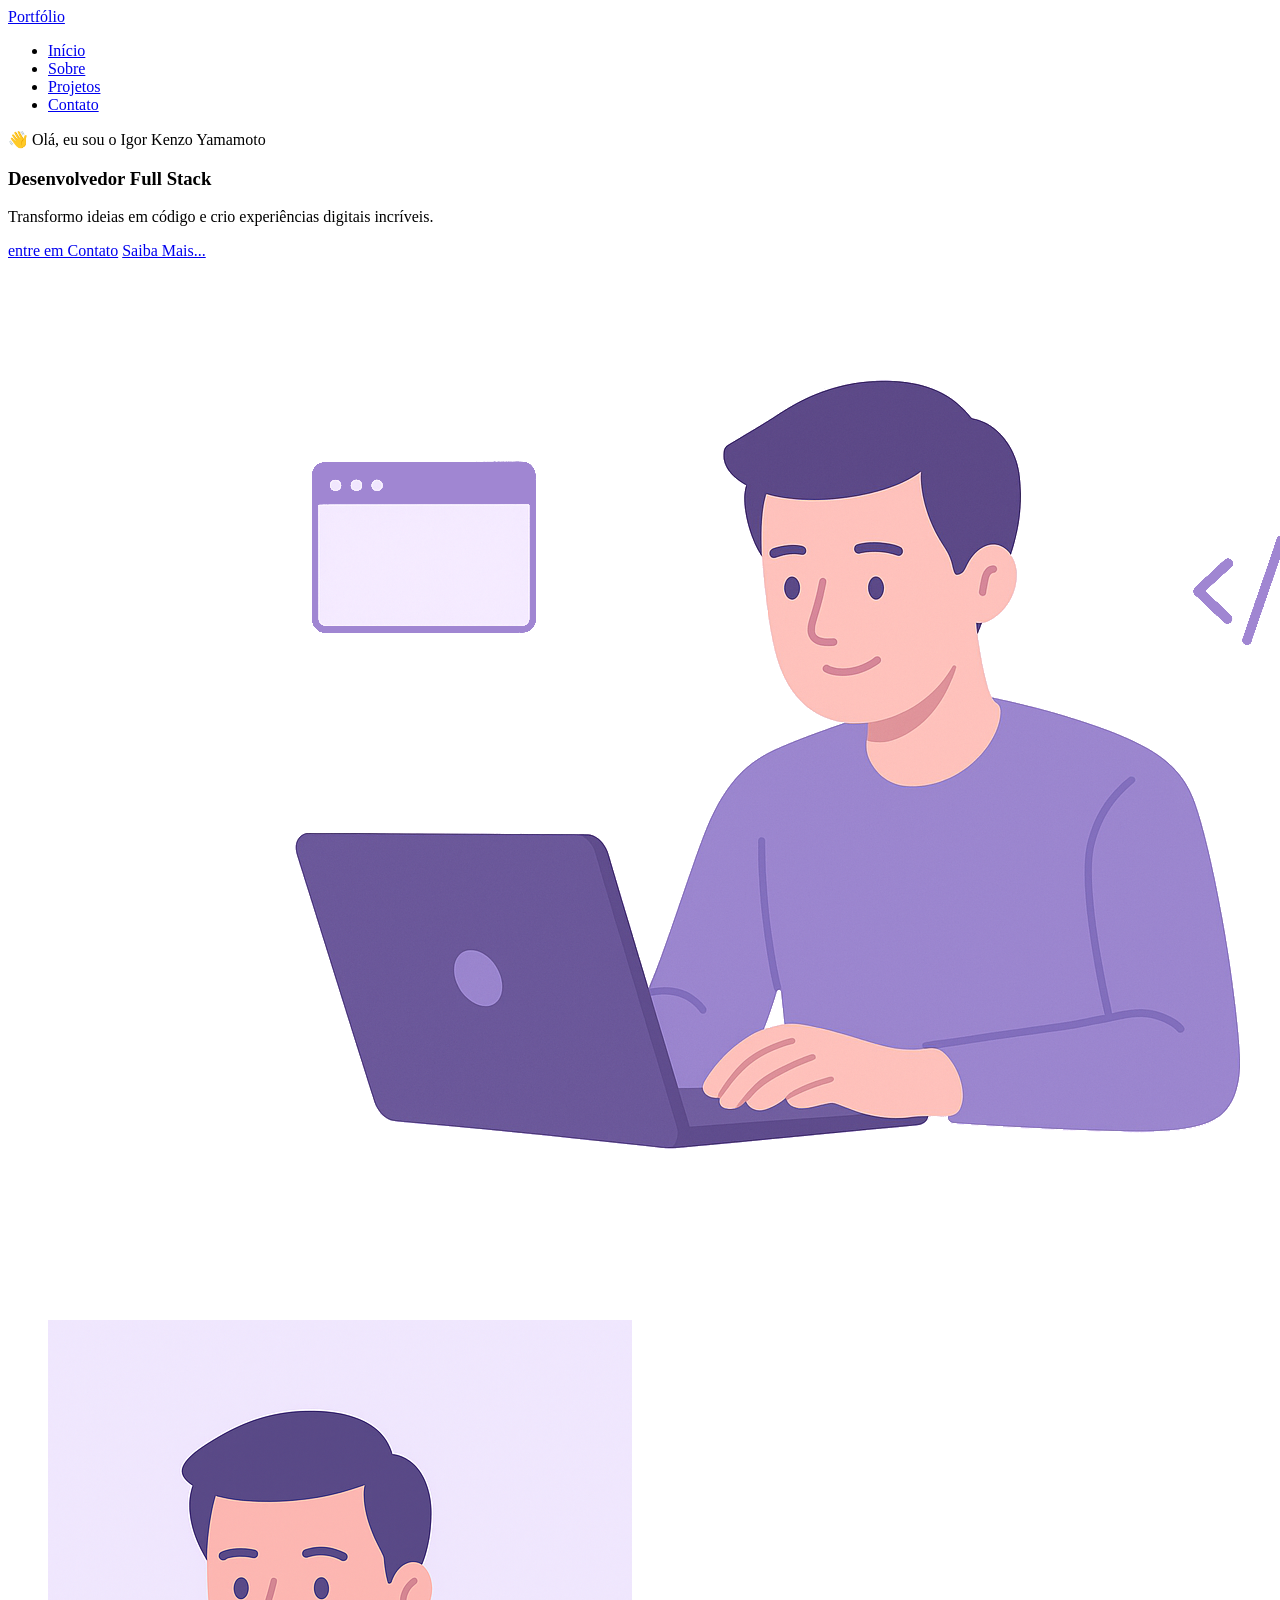
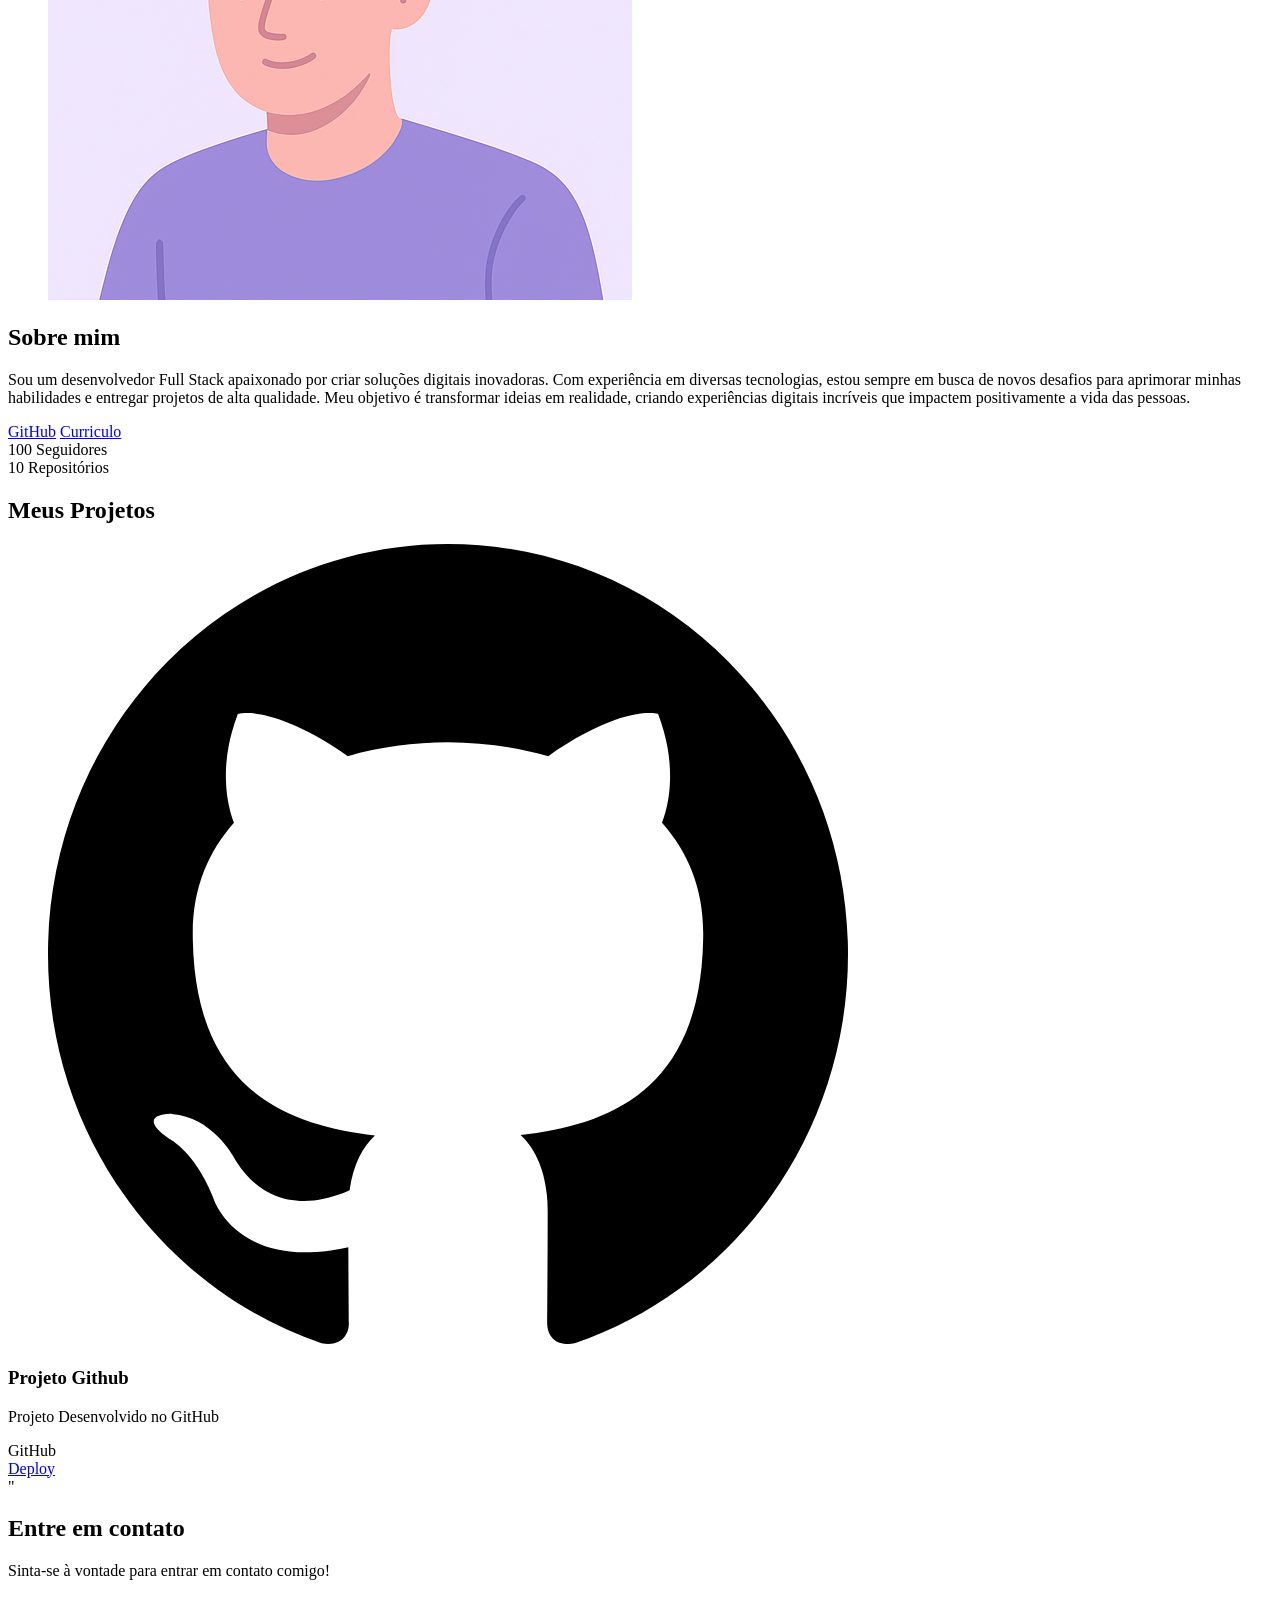
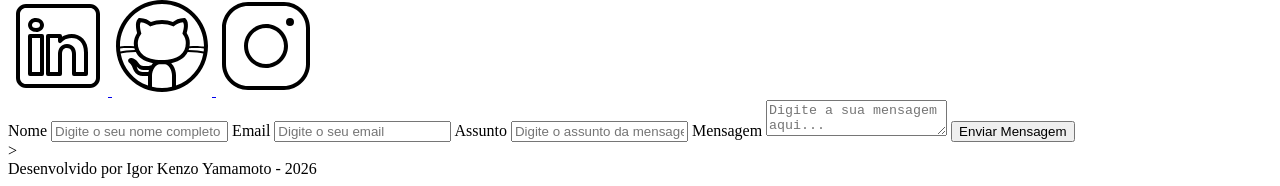
==== index.html @ 635b3916 "Estrutura HTML do index.html desenvolvido" ====
<!DOCTYPE html>
<html lang="pt-br">

<head>

    <meta charset="UTF-8">

    <meta name="viewport" content="width=device-width, initial-scale=1.0">

    <meta name="author" content="Generation Brasil">
    <meta name="description" content="Portfólio da Generation Brasil, 
                desenvolvedor Full Stack especializado em criar experiências 
                digitais incríveis. Conheça meus projetos e entre em contato.">
    <meta name="robots" content="index, follow">

    <link rel="icon" type="image/svg+xml" href="./assets/img/favicon.svg">

    <title>Portfólio Generation Brasil</title>
</head>

<body>
    <!-- Cabeçalho da Pagina (header) -->
    <header>

        <div class="menu-content">

            <!-- Titulo -->
            <a href="index.html" id="Titulo">Portfólio</a>
            <!-- Menu -->
            <nav>
                <ul class="menu-list">
                    <li><a href="#hero">Início</a></li>
                    <li><a href="#about">Sobre</a></li>
                    <li><a href="#projects">Projetos</a></li>
                    <li><a href="#contact">Contato</a></li>
                </ul>
            </nav>

        </div>

    </header>

    <!-- Seçao Principal da Pagina (main) -->
    <main>

        <!-- Seção de Boas vindas -->
        <section id="hero" class="section-container hero-container">

            <!-- Boas Vindas -->
            <article class="hero-content">

                <span>👋 Olá, eu sou o Igor Kenzo Yamamoto</span>
                <h1>Desenvolvedor Full Stack</h1>
                <p>Transformo ideias em código e crio experiências digitais incríveis.</p>

                <div class="buttons-container">
                    <a href="#contact" class="botao"> entre em Contato</a>
                    <a href="#about" class="botao-outline">Saiba Mais...</a>
                </div>

            </article>

            <!-- Imagem -->
            <figure class="hero-image">
                <img src="./assets/img/foto_dev_man.svg" alt="Foto do autor." class="float-animation">
            </figure>

        </section>

        <!-- Seção Sobre o autor -->
        <section id="about" class="section-container about-container">

            <figure class="about-image">
                <img src="./assets/img/avatar_dev_man.svg" alt="Foto do perfil">
            </figure>

            <article class="about-content">

                <h2>Sobre mim</h2>
                <p>Sou um desenvolvedor Full Stack apaixonado por criar soluções digitais inovadoras. Com experiência em
                    diversas tecnologias, estou sempre em busca de novos desafios para aprimorar minhas habilidades e
                    entregar projetos de alta qualidade. Meu objetivo é transformar ideias em realidade, criando
                    experiências digitais incríveis que impactem positivamente a vida das pessoas.</p>

                <div class="about-buttons-data">
                    <div class="buttons-container">
                        <a href="#" target="_blank" class="botao">GitHub</a>
                        <a href="#" target="_blank" class="botao-outline">Curriculo</a>
                    </div>

                    <div class="data-container">
                        <div class="data-item">
                            <span class="data-number">100</span>
                            <span class="data-label">Seguidores</span>
                        </div>
                        <div class="data-item">
                            <span class="data-number">10</span>
                            <span class="data-label">Repositórios</span>
                        </div>
                    </div>
                </div>
            </article>

        </section>

        <!-- Seção Projetos do autor-->
        <section id="projects" class="section-container projects-container">
            <h2>Meus Projetos</h2>

            <!-- Swiper Container-->
            <div class="swiper projects-swiper">
                <div class="swiper-wrapper">
                    <div class="swiper-slide">

                        <article class="project-card">
                            <figure class="project-image">
                                <img src="./assets/icons/languages/github.svg" alt="Ícone GitHub">
                            </figure>

                            <div class="project-content">
                                <h3>Projeto Github</h3>
                                <p>Projeto Desenvolvido no GitHub</p>

                                <div class="project-tags">
                                    <span class="tag">GitHub</span>
                                </div>

                                <div class="project-buttons">
                                    <a href="#" target="_blank" class="botao botao-sm">
                                        Deploy
                                    </a>
                                </div>
                            </div>

                        </article>
                    </div>"
                </div>

                <!-- Botões de navegação -->
                <div class="swiper-button-next"></div>
                <div class="swiper-button-prev"></div>

                <!-- Paginação -->
                <div class="swiper-pagination"></div>
            </div>
        </section>

        <!-- Seção Formulário de contato e Redes Sociais -->
        <section id="contact" class="section-container contact-container">

            <!-- Redes Sociais-->
            <article class="contact-info">
                <h2>Entre em contato</h2>
                <p>Sinta-se à vontade para entrar em contato comigo!</p>

                <div class="social-container">
                    <a href="#" target="_blank" class="social-icon" aria-label="LinkedIn">
                        <img src="./assets/icons/social/linkedin.svg" alt="Link para o Linkedin">
                    </a>
                    <a href="#" target="_blank" class="social-icon" aria-label="GitHub">
                        <img src="./assets/icons/social/github.svg" alt="Link para o GitHub">
                    </a>
                    <a href="#" target="_blank" class="social-icon" aria-label="Instagram">
                        <img src="./assets/icons/social/instagram.svg" alt="Link para o Instagram">
                    </a>
                </div>
            </article>

            <!-- Formulário -->
            <form id="formulario">

                <label for="nome">Nome</label>
                <input id="nome" name="nome" type="text" placeholder="Digite o seu nome completo">
                <span id="erro-nome"></span>

                <label for="email">Email</label>
                <input id="email" name="email" type="text" placeholder="Digite o seu email">
                <span id="erro-email"></span>

                <label for="assunto">Assunto</label>
                <input id="assunto" name="assunto" type="text" placeholder="Digite o assunto da mensagem">
                <span id="erro-assunto"></span>

                <label for="mensagem">Mensagem</label>
                <textarea id="mensagem" name="mensagem" placeholder="Digite a sua mensagem aqui..."></textarea>
                <span id="erro-mensagem"></span>

                <button class="botao" type="submit">Enviar Mensagem</button>
            </form>>
        </section>

    </main>

    <!-- Rodapé da pagina (footer) -->
    <footer>
        Desenvolvido por Igor Kenzo Yamamoto - 2026
    </footer>
</body>

</html>
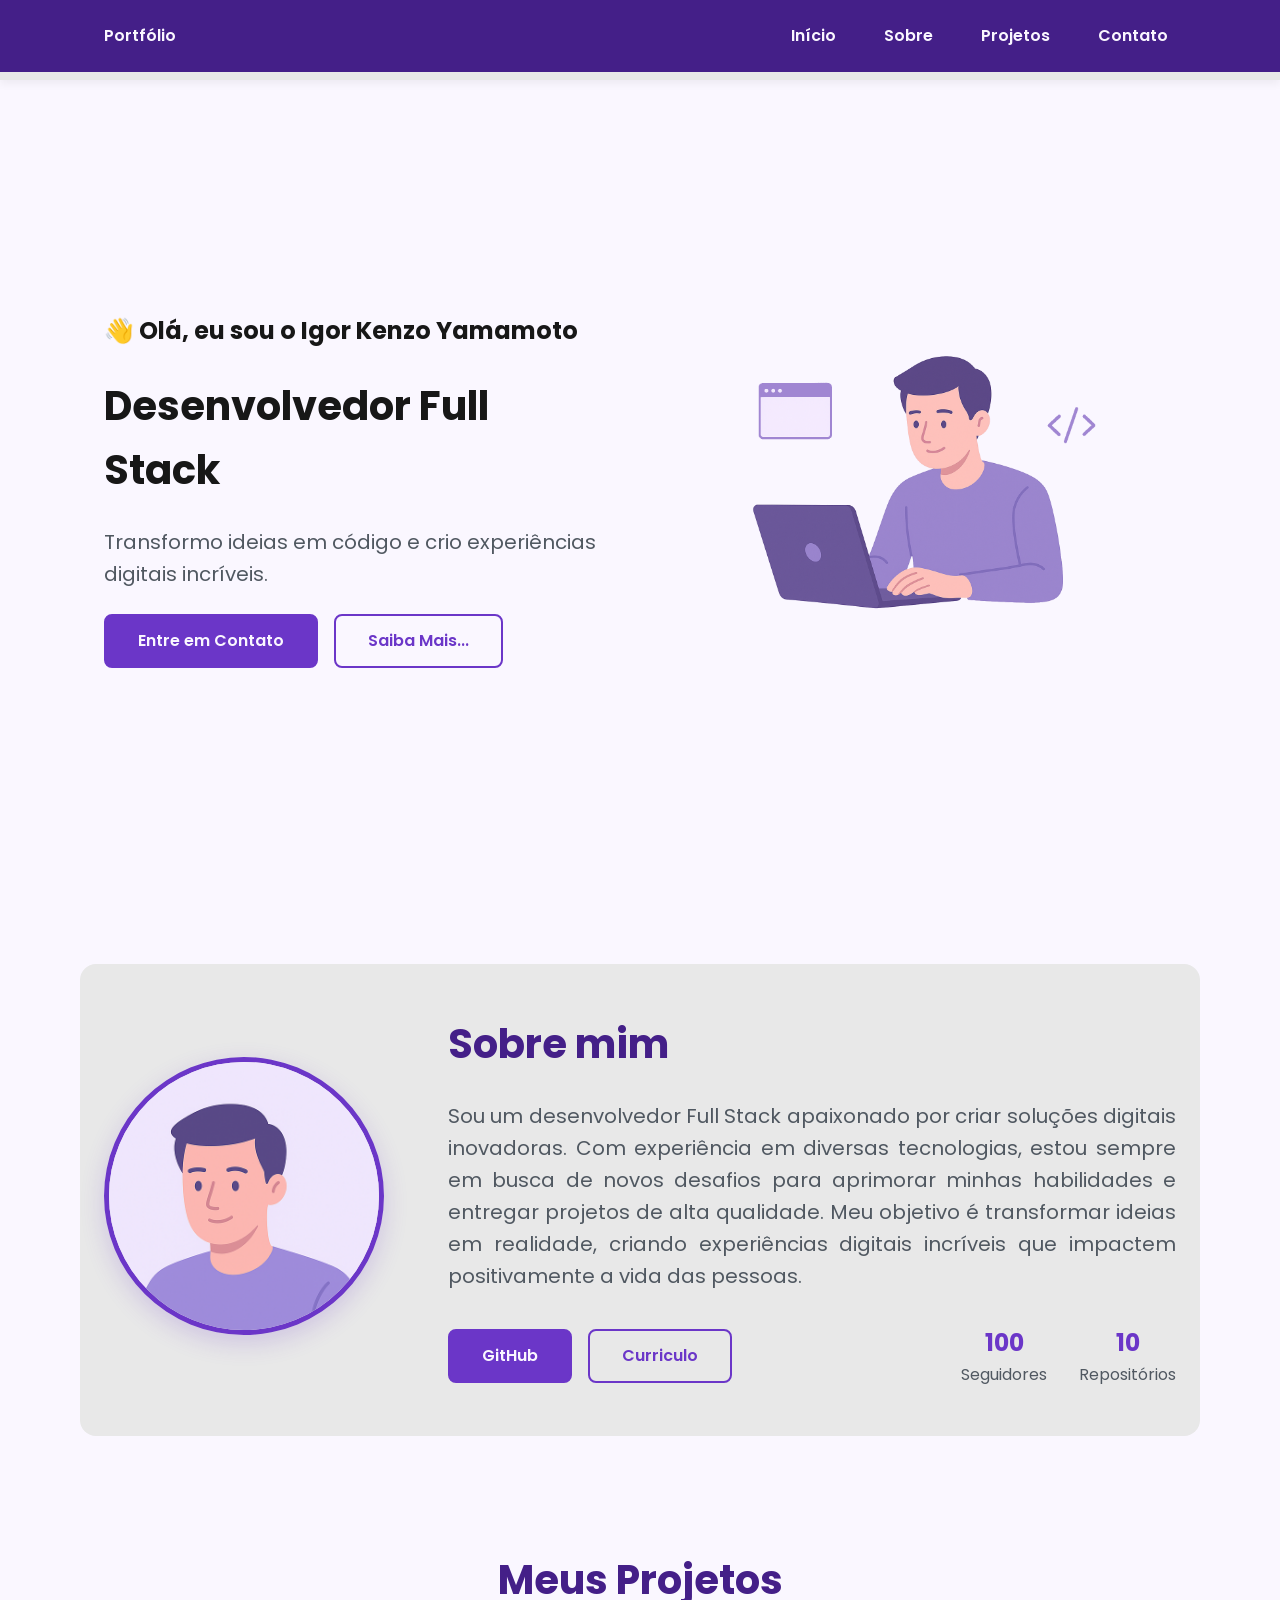
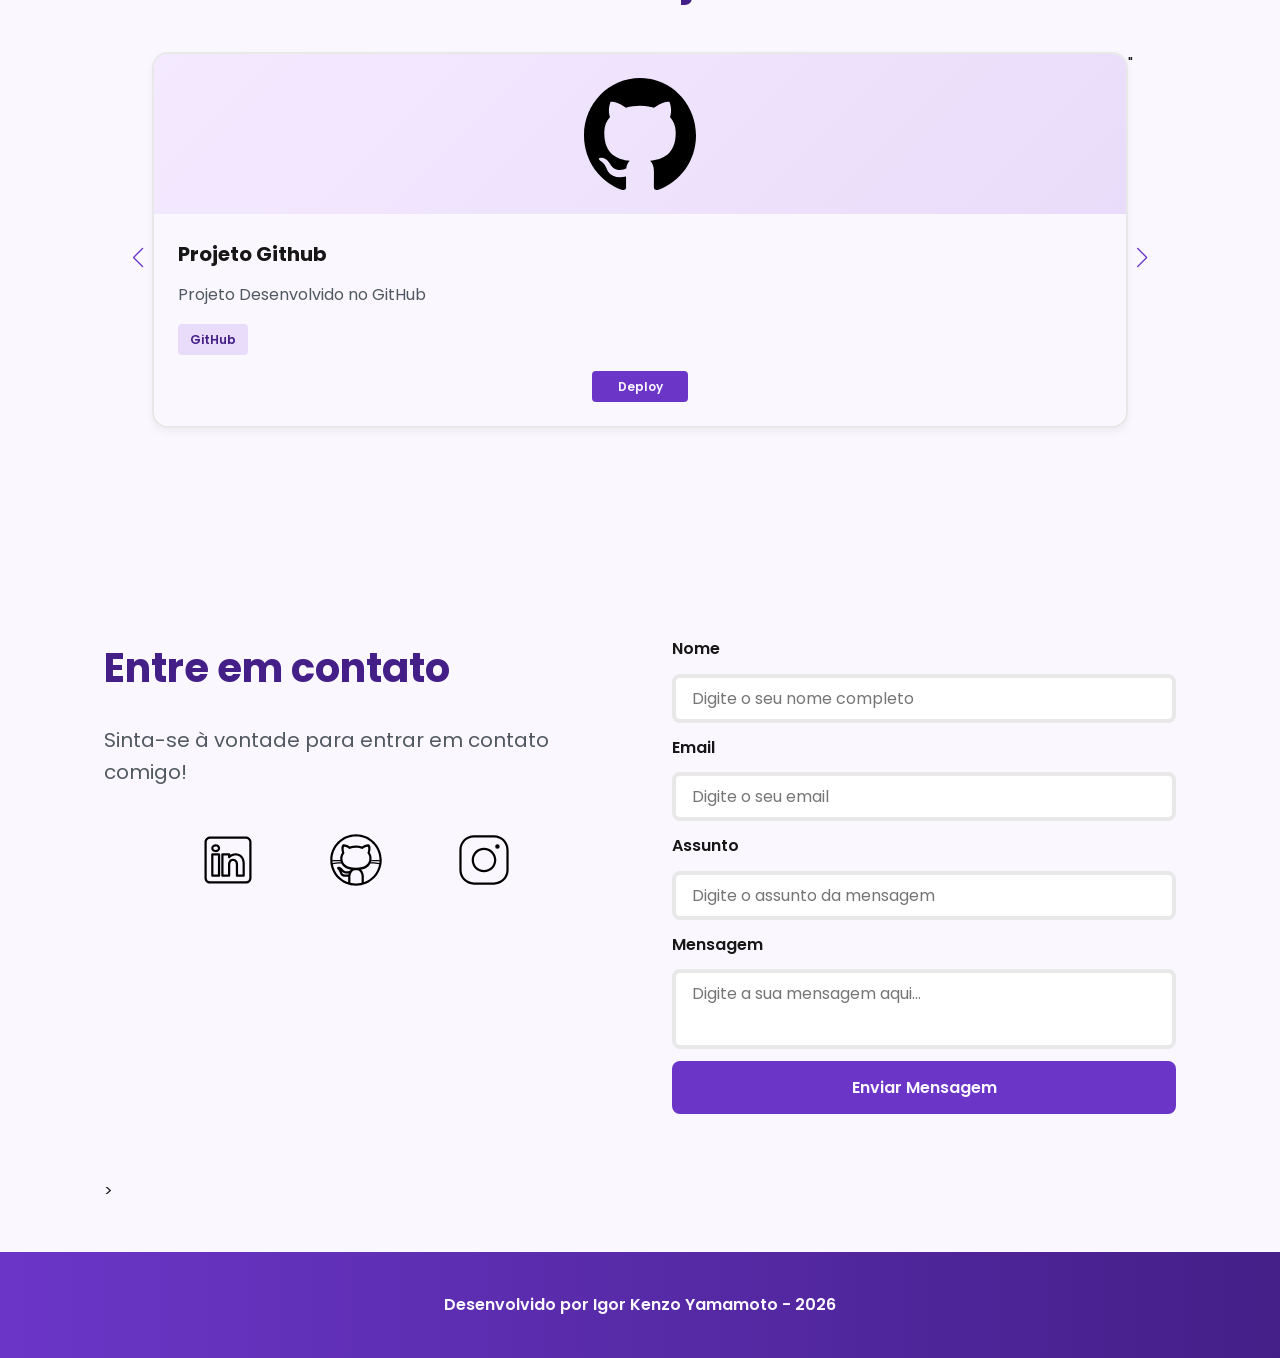
==== commit 37b7a5fe: "style.css atualizado" ====
--- a/index.html
+++ b/index.html
@@ -3,10 +3,15 @@
 
 <head>
 
+    <!-- Fontes do Google -->
+    <link rel="preconnect" href="https://fonts.googleapis.com">
+    <link rel="preconnect" href="https://fonts.gstatic.com" crossorigin>
+
+    <!-- Fonte do Google - Poppins -->
+    <link href="https://fonts.googleapis.com/css2?family=Poppins&display=swap" rel="stylesheet">
+
     <meta charset="UTF-8">
-
     <meta name="viewport" content="width=device-width, initial-scale=1.0">
-
     <meta name="author" content="Generation Brasil">
     <meta name="description" content="Portfólio da Generation Brasil, 
                 desenvolvedor Full Stack especializado em criar experiências 
@@ -14,6 +19,12 @@
     <meta name="robots" content="index, follow">
 
     <link rel="icon" type="image/svg+xml" href="./assets/img/favicon.svg">
+
+    <!-- SWIPER CSS -->
+    <link rel="stylesheet" href="https://cdn.jsdelivr.net/npm/swiper@11/swiper-bundle.min.css">
+
+    <!-- Link para a Folha de Estilo da Página - CSS -->
+    <link rel="stylesheet" href="./assets/css/style.css">
 
     <title>Portfólio Generation Brasil</title>
 </head>
@@ -54,7 +65,7 @@
                 <p>Transformo ideias em código e crio experiências digitais incríveis.</p>
 
                 <div class="buttons-container">
-                    <a href="#contact" class="botao"> entre em Contato</a>
+                    <a href="#contact" class="botao">Entre em Contato</a>
                     <a href="#about" class="botao-outline">Saiba Mais...</a>
                 </div>
 
--- a/assets/css/style.css
+++ b/assets/css/style.css
@@ -0,0 +1,1024 @@
+/* ========================================
+   RESET DO NAVEGADOR
+======================================== */
+* {
+    margin: 0;
+    padding: 0;
+    box-sizing: border-box;
+    font-family: 'Poppins', sans-serif;
+    font-weight: 400;
+    text-decoration: none;
+    outline: none;
+}
+
+/* ========================================
+   VARIÁVEIS
+======================================== */
+:root {
+    /* Paleta de Cores - Purple */
+    --purple-50: #f4eaff;
+    --purple-100: #e9dcfa;
+    --purple-200: #cdb3f0;
+    --purple-300: #b186e5;
+    --purple-400: #9460db;
+    --purple-500: #6b36c8;
+    --purple-600: #5b2ca0;
+    --purple-700: #4c2177;
+    --purple-800: #441f88;
+    --purple-900: #2a0e4d;
+    --purple-950: #1a0730;
+
+    /* Cores Neutras */
+    --gray-200: #e8e8e8;
+    --gray-400: #505861;
+    --black: #171717;
+    --white: #FAF7FF;
+
+    /* Cores de Estado */
+    --error: #e63946;
+
+    /* Sombras */
+    --shadow-sm: 0 0.25rem 0.5rem rgba(0, 0, 0, 0.05);
+    --shadow-md: 0 0.25rem 0.75rem rgba(107, 54, 200, 0.3);
+    --shadow-lg: 0 0.5rem 1.5rem rgba(107, 54, 200, 0.2);
+
+    /* Espaçamentos */
+    --spacing-xs: 0.5rem;
+    --spacing-sm: 1rem;
+    --spacing-md: 1.5rem;
+    --spacing-lg: 2rem;
+    --spacing-xl: 3rem;
+    --spacing-2xl: 4rem;
+
+    /* Tamanhos de Fonte */
+    --text-sm: 0.75rem;
+    --text-base: 1rem;
+    --text-lg: 1.25rem;
+    --text-xl: 1.5rem;
+    --text-2xl: 2rem;
+    --text-3xl: 2.5rem;
+
+    /* Border Radius */
+    --radius-sm: 0.25rem;
+    --radius-md: 0.5rem;
+    --radius-lg: 1rem;
+    --radius-xl: 2rem;
+    --radius-full: 50%;
+
+    /* Animação Padrão */
+    --transition-default: all 0.3s ease;
+}
+
+/* ========================================
+   CONFIGURAÇÕES BÁSICAS
+======================================== */
+html {
+    scroll-behavior: smooth;
+}
+
+body {
+    display: flex;
+    flex-direction: column;
+    min-height: 100vh;
+    background-color: var(--white);
+    line-height: 1.6;
+    color: var(--black);
+}
+
+main {
+    flex: 1;
+}
+
+/* ========================================
+   SEÇÕES - BASE COMUM
+======================================== */
+.section-container {
+    max-width: 70rem;
+    margin: 0 auto;
+    padding: var(--spacing-xl) var(--spacing-md);
+    scroll-margin-top: 6rem;
+}
+
+/* ========================================
+   BOTÕES
+======================================== */
+
+/* Container para botões*/
+.buttons-container {
+    display: flex;
+    gap: var(--spacing-sm);
+}
+
+/* Base comum para todos os botões*/
+.botao,
+.botao-outline {
+    display: inline-block;
+    padding: 0.75rem 2rem;
+    border: 0.15rem solid transparent;
+    border-radius: var(--radius-md);
+    font-size: var(--text-base);
+    font-weight: 600;
+    text-align: center;
+    cursor: pointer;
+    transition: var(--transition-default);
+}
+
+/* Botão preenchido (primário) */
+.botao {
+    border-color: var(--purple-500);
+    background-color: var(--purple-500);
+    color: var(--white);
+}
+
+.botao:hover {
+    border-color: var(--purple-800);
+    background-color: var(--purple-800);
+    box-shadow: var(--shadow-md);
+    transform: translateY(-0.25rem);
+}
+
+/* Botão outline (secundário) */
+.botao-outline {
+    border-color: var(--purple-500);
+    background-color: transparent;
+    color: var(--purple-500);
+}
+
+.botao-outline:hover {
+    border-color: var(--purple-500);
+    background-color: var(--purple-500);
+    color: var(--white);
+    transform: translateY(-0.25rem);
+}
+
+/* Modificador para botões pequenos (usado em projetos) */
+.botao.botao-sm,
+.botao-outline.botao-sm {
+    min-width: 6rem;
+    padding: 0.25rem var(--spacing-sm);
+    border-width: 0.125rem;
+    border-radius: 0.25rem;
+    font-size: var(--text-sm);
+}
+
+/* ========================================
+   SEÇÃO HEADER - CABEÇALHO E MENU
+======================================== */
+header {
+    position: sticky;
+    top: 0;
+    z-index: 1000;
+    width: 100%;
+    height: 5rem;
+    border-bottom: var(--spacing-xs) solid var(--gray-200);
+    background-color: var(--purple-800);
+    box-shadow: var(--shadow-sm);
+}
+
+header a {
+    font-weight: 600;
+    color: var(--white);
+    transition: color 0.3s ease;
+}
+
+header a:hover {
+    color: var(--purple-100);
+}
+
+#titulo {
+    font-size: var(--text-2xl);
+    font-weight: 700;
+}
+
+.menu-content {
+    display: flex;
+    justify-content: space-between;
+    align-items: center;
+    max-width: 70rem;
+    height: 100%;
+    margin: 0 auto;
+    padding: 0 var(--spacing-md);
+}
+
+.menu-list {
+    display: flex;
+    gap: var(--spacing-lg);
+    list-style: none;
+}
+
+.menu-list a {
+    padding: var(--spacing-xs);
+}
+
+/* ========================================
+   SEÇÃO HERO
+======================================== */
+.hero-container {
+    display: flex;
+    align-items: center;
+    gap: var(--spacing-2xl);
+    min-height: calc(100vh - 5rem);
+}
+
+.hero-content {
+    display: flex;
+    flex: 1;
+    flex-direction: column;
+    gap: var(--spacing-md);
+}
+
+.hero-content span {
+    font-size: var(--text-xl);
+    font-weight: 700;
+}
+
+.hero-content h1 {
+    font-size: var(--text-3xl);
+    font-weight: 700;
+}
+
+.hero-content p,
+.about-content p,
+.contact-info p {
+    font-size: var(--text-lg);
+    color: var(--gray-400);
+}
+
+.hero-image {
+    display: flex;
+    flex: 1;
+    justify-content: center;
+}
+
+.hero-image img {
+    width: 100%;
+    max-width: 100%;
+    border-radius: var(--radius-xl);
+}
+
+/* Animação flutuante */
+@keyframes float {
+
+    0%,
+    100% {
+        transform: translateY(0);
+    }
+
+    50% {
+        transform: translateY(-1.25rem);
+    }
+}
+
+.float-animation {
+    animation: float 3s ease-in-out infinite;
+}
+
+/* ========================================
+   SEÇÃO ABOUT
+======================================== */
+.about-container {
+    display: flex;
+    align-items: center;
+    gap: var(--spacing-2xl);
+    margin: var(--spacing-2xl) auto;
+    border-radius: var(--radius-lg);
+    background-color: var(--gray-200);
+}
+
+.about-image {
+    flex: 0 0 17.5rem;
+}
+
+.about-image img {
+    width: 100%;
+    border: 0.35rem solid var(--purple-500);
+    border-radius: var(--radius-full);
+    box-shadow: var(--shadow-lg);
+}
+
+.about-content h2,
+.projects-container h2,
+.contact-info h2 {
+    margin-bottom: var(--spacing-md);
+    font-size: var(--text-3xl);
+    font-weight: 700;
+    color: var(--purple-800);
+}
+
+.about-content p {
+    margin-bottom: var(--spacing-sm);
+    text-align: justify;
+}
+
+.about-buttons-data {
+    display: flex;
+    justify-content: space-between;
+    align-items: center;
+    gap: var(--spacing-lg);
+    margin-top: var(--spacing-lg);
+}
+
+.about-buttons-data .botao {
+    margin-right: auto;
+}
+
+.data-container {
+    display: flex;
+    gap: var(--spacing-lg);
+    margin-top: 0;
+}
+
+.data-item {
+    display: flex;
+    flex-direction: column;
+    align-items: center;
+}
+
+.data-number {
+    font-size: var(--text-xl);
+    font-weight: 700;
+    text-align: center;
+    color: var(--purple-500);
+}
+
+.data-label {
+    font-size: var(--text-base);
+    text-align: center;
+    color: var(--gray-400);
+}
+
+/* ========================================
+   SEÇÃO PROJECTS
+======================================== */
+.projects-container {
+    scroll-margin-top: 3rem;
+    margin: var(--spacing-2xl) auto;
+    text-align: center;
+}
+
+.projects-swiper {
+    position: relative;
+    width: 100%;
+    padding: var(--spacing-sm) var(--spacing-xl) var(--spacing-xl);
+    overflow: hidden;
+}
+
+/* Card de projetos */
+.project-card {
+    display: flex;
+    flex-direction: column;
+    width: 100%;
+    height: 100%;
+    border: 0.15rem solid var(--gray-200);
+    border-radius: var(--radius-lg);
+    background-color: var(--white);
+    box-shadow: var(--shadow-sm);
+    overflow: hidden;
+    transition: var(--transition-default);
+}
+
+.project-card:hover {
+    box-shadow: var(--shadow-lg);
+}
+
+.project-image {
+    display: flex;
+    align-items: center;
+    justify-content: center;
+    width: 100%;
+    height: 10rem;
+    background: linear-gradient(135deg, var(--purple-50) 0%, var(--purple-100) 100%);
+}
+
+.project-image img {
+    width: 75%;
+    height: 75%;
+    max-width: 7rem;
+    max-height: 7rem;
+    object-fit: contain;
+    transition: transform 0.3s ease;
+}
+
+.project-content {
+    display: flex;
+    flex: 1;
+    flex-direction: column;
+    padding: var(--spacing-md);
+    text-align: left;
+}
+
+.project-content h3 {
+    margin-bottom: 0.75rem;
+    font-size: var(--text-lg);
+    font-weight: 700;
+}
+
+.project-content p {
+    flex: 1;
+    margin-bottom: var(--spacing-sm);
+    font-size: var(--text-base);
+    color: var(--gray-400);
+}
+
+/* Tags de Tecnologias */
+.project-tags {
+    display: flex;
+    flex-wrap: wrap;
+    gap: var(--spacing-xs);
+}
+
+.tag {
+    padding: 0.375rem 0.75rem;
+    border-radius: var(--radius-sm);
+    background-color: var(--purple-100);
+    font-size: var(--text-sm);
+    font-weight: 600;
+    color: var(--purple-800);
+}
+
+/* Container - Botões do Card */
+.project-buttons {
+    display: flex;
+    justify-content: center;
+    align-items: center;
+    gap: 0.75rem;
+    margin-top: var(--spacing-sm);
+}
+
+/* ========================================
+   SEÇÃO PROJECTS - CARROSSEL (SWIPER)
+======================================== */
+.swiper-wrapper {
+    align-items: stretch;
+}
+
+.swiper-slide {
+    display: flex;
+    height: auto;
+}
+
+/* Botões do Swiper (navegação) */
+.swiper-button-next,
+.swiper-button-prev {
+    width: 3rem;
+    height: 3rem;
+}
+
+.swiper-button-next:after,
+.swiper-button-prev:after {
+    font-size: var(--text-lg);
+    color: var(--purple-500);
+}
+
+.swiper-button-next:hover:after,
+.swiper-button-prev:hover:after {
+    color: var(--purple-800);
+}
+
+/* Indicadores de paginação */
+.swiper-pagination-bullet {
+    width: 0.75rem;
+    height: 0.75rem;
+    background-color: var(--gray-200);
+    opacity: 1;
+}
+
+.swiper-pagination-bullet-active {
+    width: var(--spacing-lg);
+    border-radius: var(--radius-sm);
+    background-color: var(--purple-500);
+}
+
+/* ========================================
+   SEÇÃO CONTACT
+======================================== */
+.contact-container {
+    display: grid;
+    grid-template-columns: 1fr 1fr;
+    gap: var(--spacing-2xl);
+}
+
+/* Redes Sociais */
+.contact-info h2 {
+    margin-bottom: var(--spacing-md);
+}
+
+.contact-info p {
+    margin-bottom: var(--spacing-lg);
+}
+
+.social-container {
+    display: flex;
+    justify-content: center;
+    gap: var(--spacing-xl);
+}
+
+.social-icon {
+    width: 5rem;
+    height: 5rem;
+    padding: 0.75rem;
+    border-radius: var(--radius-md);
+    transition: var(--transition-default);
+}
+
+.social-icon img {
+    width: 100%;
+    filter: brightness(0) saturate(100%);
+    transition: filter 0.3s ease;
+}
+
+.social-icon:hover img {
+    filter: brightness(0) saturate(100%) invert(42%) sepia(93%) saturate(1352%) hue-rotate(243deg) brightness(79%) contrast(91%);
+}
+
+/* Formulário */
+form {
+    display: flex;
+    flex-direction: column;
+    gap: 0.75rem;
+}
+
+form label {
+    font-size: var(--text-base);
+    font-weight: 600;
+}
+
+form input,
+form textarea {
+    width: 100%;
+    padding: 0.5rem var(--spacing-sm);
+    border: 0.25rem solid var(--gray-200);
+    border-radius: var(--radius-md);
+    font-family: inherit;
+    font-size: var(--text-base);
+    transition: border-color 0.3s ease;
+}
+
+form input:focus,
+form textarea:focus {
+    border-color: var(--purple-500);
+    outline: none;
+}
+
+form textarea {
+    min-height: 5rem;
+    resize: none;
+}
+
+form span {
+    margin-top: -0.75rem;
+    font-size: var(--text-sm);
+    color: var(--error);
+}
+
+/* ========================================
+   SEÇÃO FOOTER - RODAPÉ
+======================================== */
+footer {
+    padding: 2.5rem;
+    background: linear-gradient(to right, var(--purple-500), var(--purple-800));
+    font-weight: 600;
+    text-align: center;
+    color: var(--white);
+}
+
+/* ========================================
+   PÁGINA SUCCESS
+======================================== */
+.success-container {
+    display: flex;
+    flex-direction: column;
+    justify-content: center;
+    align-items: center;
+    width: 100%;
+    min-height: calc(100vh - 12.5rem);
+    padding: var(--spacing-xl) var(--spacing-md);
+}
+
+.success-content {
+    display: flex;
+    flex-direction: column;
+    align-items: center;
+    gap: var(--spacing-md);
+    max-width: 37.5rem;
+    text-align: center;
+}
+
+.success-content h1 {
+    font-size: var(--text-3xl);
+    font-weight: 700;
+    color: var(--purple-800);
+}
+
+.success-content h2 {
+    font-size: var(--text-lg);
+    color: var(--gray-400);
+}
+
+.success-icon {
+    display: flex;
+    align-items: center;
+    justify-content: center;
+    width: 7.5rem;
+    height: 7.5rem;
+    border-radius: var(--radius-full);
+    background-color: var(--purple-100);
+}
+
+.success-icon img {
+    width: 6rem;
+    height: 6rem;
+    filter: brightness(0) saturate(100%) invert(11%) sepia(69%) saturate(3759%) hue-rotate(256deg) brightness(101%) contrast(96%);
+}
+
+@media screen and (max-width: 1024px) {
+
+    /* Layout */
+    .section-container {
+        padding: var(--spacing-lg) var(--spacing-md);
+    }
+
+    /* Tipografia */
+    .section-container h1 {
+        font-size: var(--text-3xl);
+    }
+
+    .section-container h2 {
+        font-size: var(--text-2xl);
+    }
+
+    .section-container p {
+        font-size: var(--text-base);
+    }
+
+    .section-container span {
+        font-size: var(--text-lg);
+    }
+
+    .success-content h1 {
+        font-size: var(--text-3xl);
+    }
+
+    .success-content h2 {
+        font-size: var(--text-xl);
+    }
+
+    /* Header - Oculta menu em telas pequenas */
+    @media (max-width: 768px) {
+        .menu-list {
+            display: none;
+        }
+    }
+
+    /* Hero */
+    .hero-container {
+        flex-direction: column-reverse;
+        gap: var(--spacing-lg);
+        min-height: 60vh;
+        text-align: center;
+    }
+
+    .hero-content,
+    .hero-image {
+        width: 90%;
+    }
+
+    .hero-image img {
+        object-fit: cover;
+    }
+
+    .buttons-container {
+        justify-content: center;
+        width: 100%;
+    }
+
+    .hero-container .botao,
+    .hero-container .botao-outline {
+        padding: 0.75rem 1.5rem;
+        font-size: 0.95rem;
+        white-space: nowrap;
+    }
+
+    /* About */
+    .about-container {
+        flex-direction: column;
+        gap: var(--spacing-lg);
+        margin: var(--spacing-lg);
+        padding: var(--spacing-lg);
+    }
+
+    .about-image {
+        flex: 0 0 auto;
+        width: 100%;
+        display: flex;
+        justify-content: center;
+    }
+
+    .about-image img {
+        max-width: 16rem;
+        width: 100%;
+    }
+
+    .about-content {
+        width: 100%;
+    }
+
+    .about-buttons-data {
+        flex-direction: column;
+        gap: var(--spacing-md);
+        align-items: stretch;
+    }
+
+    .about-buttons-data .botao {
+        margin-right: 0;
+    }
+
+    .data-container {
+        justify-content: center;
+        width: 100%;
+    }
+
+    /* Projects */
+    .projects-container {
+        margin: var(--spacing-lg) auto 0;
+    }
+
+    .projects-swiper {
+        margin: 0;
+        padding: var(--spacing-sm) var(--spacing-lg) 2.5rem;
+    }
+
+    .project-card {
+        width: 100%;
+        height: 30rem;
+        min-height: 30rem;
+        max-height: 30rem;
+        max-width: 100%;
+    }
+
+    .project-content {
+        display: flex;
+        flex-direction: column;
+        justify-content: space-between;
+        height: 100%;
+    }
+
+    .project-content p {
+        flex: 1;
+        overflow: hidden;
+    }
+
+    .project-tags {
+        min-height: 2.5rem;
+        align-items: flex-start;
+    }
+
+    .swiper-slide {
+        display: flex;
+        justify-content: center;
+        align-items: stretch;
+        height: auto;
+    }
+
+    .swiper-button-next,
+    .swiper-button-prev {
+        display: none;
+    }
+
+    /* Contact */
+    .contact-container {
+        grid-template-columns: 1fr;
+        gap: var(--spacing-lg);
+        width: 90%;
+        margin: 0 auto;
+    }
+
+    /* Success Page */
+    .success-container {
+        padding: var(--spacing-xl) var(--spacing-md);
+        min-height: calc(100vh - 10rem);
+    }
+
+    .success-content {
+        gap: var(--spacing-lg);
+        max-width: 35rem;
+    }
+
+    .success-icon {
+        width: 6rem;
+        height: 6rem;
+    }
+
+    .success-icon img {
+        width: 5rem;
+        height: 5rem;
+    }
+
+    @media screen and (max-width: 480px) {
+
+        /* Layout */
+        .section-container {
+            padding: var(--spacing-md) var(--shadow-sm);
+        }
+
+        /* Tipografia Mobile */
+        .section-container h1 {
+            font-size: var(--text-xl);
+        }
+
+        .section-container h2 {
+            font-size: var(--text-xl);
+        }
+
+        .section-container p {
+            font-size: var(--text-base);
+        }
+
+        .section-container span {
+            font-size: var(--text-lg);
+        }
+
+        .success-content h1 {
+            font-size: var(--text-xl);
+        }
+
+        .success-content h2 {
+            font-size: var(--text-base);
+        }
+
+        /* Header */
+        #titulo {
+            font-size: var(--text-xl);
+        }
+
+        .menu-list {
+            display: none;
+        }
+
+        /* Hero */
+        .hero-container {
+            gap: var(--spacing-sm);
+        }
+
+        .hero-content {
+            gap: var(--spacing-xs);
+            width: 100%;
+        }
+
+        .buttons-container {
+            flex-direction: column;
+            gap: 0.75rem;
+            width: 100%;
+        }
+
+        .buttons-container .botao,
+        .buttons-container .botao-outline {
+            width: 100%;
+        }
+
+        .hero-container .botao,
+        .hero-container .botao-outline {
+            padding: 0.75rem 1rem;
+            font-size: 0.95rem;
+            white-space: nowrap;
+        }
+
+        .hero-image {
+            width: 100%;
+        }
+
+        .hero-image img {
+            max-width: 20rem;
+        }
+
+        /* About */
+        .about-container {
+            margin: var(--spacing-lg) 0.5rem;
+            padding: var(--spacing-md);
+        }
+
+        .about-image img {
+            max-width: 14rem;
+        }
+
+        .about-buttons-data .botao,
+        .about-buttons-data .botao-outline {
+            width: 100%;
+            padding: 0.75rem var(--spacing-lg);
+            font-size: var(--text-base);
+            text-align: center;
+        }
+
+        .data-number {
+            font-size: var(--text-lg);
+        }
+
+        .data-label {
+            font-size: var(--text-sm);
+        }
+
+        .projects-swiper {
+            position: relative;
+            margin: 0;
+            padding: var(--spacing-sm) 0 2rem 0;
+            overflow: visible;
+        }
+
+        .project-card {
+            width: 100%;
+            height: 20rem;
+            max-width: 20rem;
+        }
+
+        .project-image {
+            height: 10rem;
+        }
+
+        .project-content {
+            padding: var(--spacing-md);
+        }
+
+        .project-content h3 {
+            font-size: 1.25rem;
+        }
+
+        .project-content p {
+            font-size: 0.95rem;
+        }
+
+        /* Contact */
+        .contact-container {
+            width: 100%;
+        }
+
+        .contact-info p {
+            margin-bottom: var(--spacing-md);
+        }
+
+        .social-container {
+            flex-wrap: wrap;
+            gap: var(--spacing-lg);
+            margin-bottom: var(--spacing-xs);
+        }
+
+        .social-icon {
+            width: 4rem;
+            height: 4rem;
+        }
+
+        /* Formulário */
+        form {
+            gap: var(--spacing-sm);
+        }
+
+        form label {
+            font-size: 0.95rem;
+        }
+
+        form input,
+        form textarea {
+            padding: 0.75rem;
+            font-size: var(--text-base);
+        }
+
+        form button {
+            padding: 0.75rem var(--spacing-md);
+            font-size: var(--text-base);
+        }
+
+        /* Footer */
+        footer {
+            padding: var(--spacing-md) var(--spacing-sm);
+            font-size: var(--text-sm);
+        }
+
+        /* Success Page */
+        .success-container {
+            padding: var(--spacing-lg) var(--spacing-sm);
+            min-height: calc(100vh - 8rem);
+        }
+
+        .success-content {
+            gap: var(--spacing-md);
+            max-width: 100%;
+            padding: 0 var(--spacing-sm);
+        }
+
+        .success-icon {
+            width: 5rem;
+            height: 5rem;
+        }
+
+        .success-icon img {
+            width: 4rem;
+            height: 4rem;
+        }
+
+        .success-content .botao {
+            width: 100%;
+            max-width: 20rem;
+            padding: 0.75rem var(--spacing-lg);
+        }
+    }
+
+}
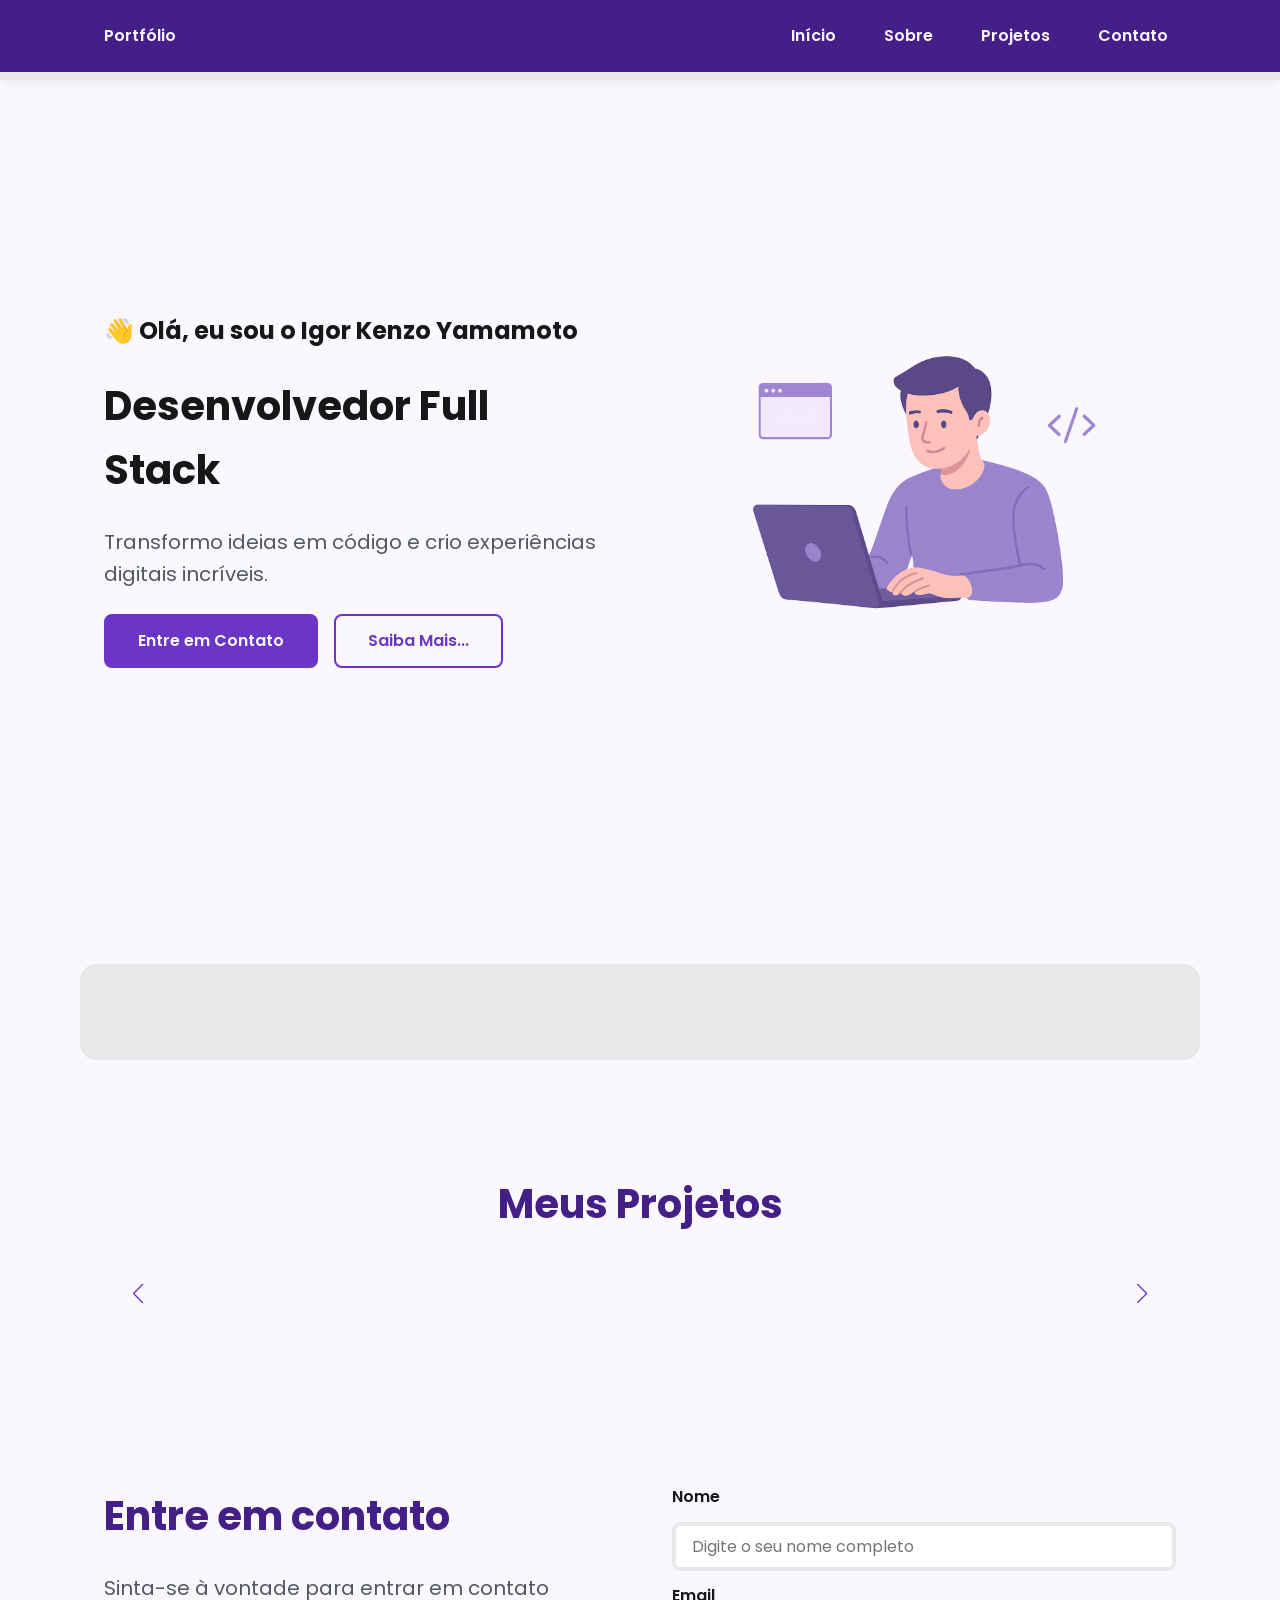
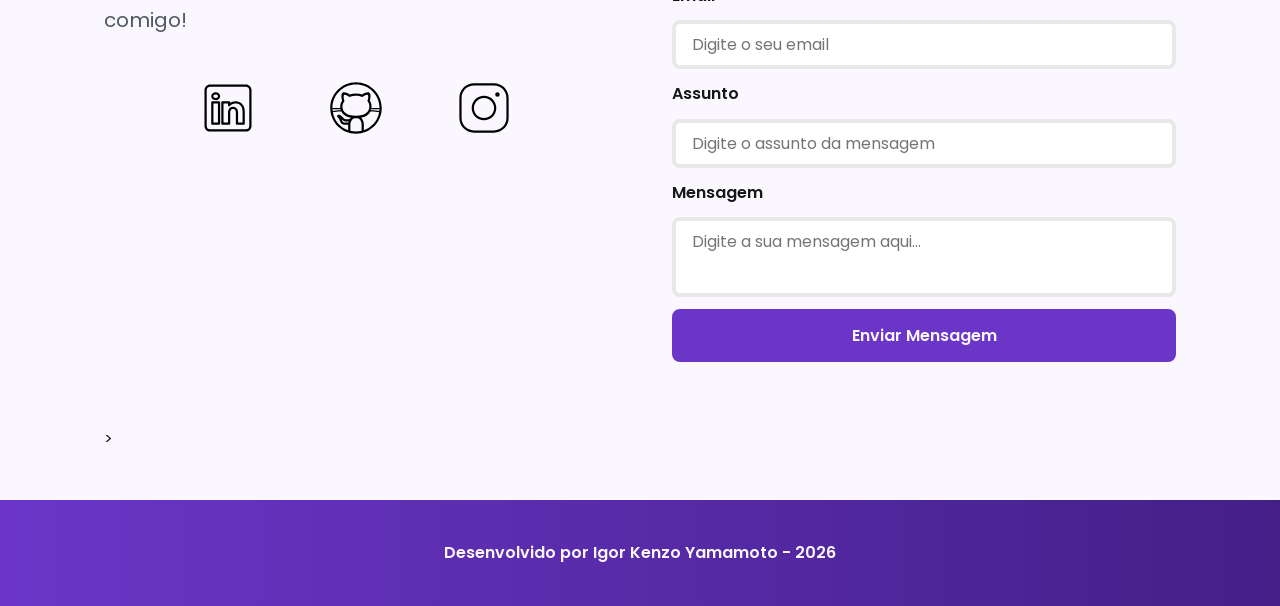
==== commit 070e9805: "script.js implementado ao portfólio pessoal" ====
--- a/index.html
+++ b/index.html
@@ -81,37 +81,6 @@
         <!-- Seção Sobre o autor -->
         <section id="about" class="section-container about-container">
 
-            <figure class="about-image">
-                <img src="./assets/img/avatar_dev_man.svg" alt="Foto do perfil">
-            </figure>
-
-            <article class="about-content">
-
-                <h2>Sobre mim</h2>
-                <p>Sou um desenvolvedor Full Stack apaixonado por criar soluções digitais inovadoras. Com experiência em
-                    diversas tecnologias, estou sempre em busca de novos desafios para aprimorar minhas habilidades e
-                    entregar projetos de alta qualidade. Meu objetivo é transformar ideias em realidade, criando
-                    experiências digitais incríveis que impactem positivamente a vida das pessoas.</p>
-
-                <div class="about-buttons-data">
-                    <div class="buttons-container">
-                        <a href="#" target="_blank" class="botao">GitHub</a>
-                        <a href="#" target="_blank" class="botao-outline">Curriculo</a>
-                    </div>
-
-                    <div class="data-container">
-                        <div class="data-item">
-                            <span class="data-number">100</span>
-                            <span class="data-label">Seguidores</span>
-                        </div>
-                        <div class="data-item">
-                            <span class="data-number">10</span>
-                            <span class="data-label">Repositórios</span>
-                        </div>
-                    </div>
-                </div>
-            </article>
-
         </section>
 
         <!-- Seção Projetos do autor-->
@@ -121,30 +90,7 @@
             <!-- Swiper Container-->
             <div class="swiper projects-swiper">
                 <div class="swiper-wrapper">
-                    <div class="swiper-slide">
 
-                        <article class="project-card">
-                            <figure class="project-image">
-                                <img src="./assets/icons/languages/github.svg" alt="Ícone GitHub">
-                            </figure>
-
-                            <div class="project-content">
-                                <h3>Projeto Github</h3>
-                                <p>Projeto Desenvolvido no GitHub</p>
-
-                                <div class="project-tags">
-                                    <span class="tag">GitHub</span>
-                                </div>
-
-                                <div class="project-buttons">
-                                    <a href="#" target="_blank" class="botao botao-sm">
-                                        Deploy
-                                    </a>
-                                </div>
-                            </div>
-
-                        </article>
-                    </div>"
                 </div>
 
                 <!-- Botões de navegação -->
@@ -178,7 +124,10 @@
             </article>
 
             <!-- Formulário -->
-            <form id="formulario">
+            <form id="formulario" action="https://formsubmit.co/dec7d7d60e9e437c954dfda3ee18b0a5" method="POST">
+
+                <input type="hidden" name="_next" value="http://localhost:5500/success.html">
+                <input type="hidden" name="_captcha" value="false">
 
                 <label for="nome">Nome</label>
                 <input id="nome" name="nome" type="text" placeholder="Digite o seu nome completo">
@@ -206,6 +155,13 @@
     <footer>
         Desenvolvido por Igor Kenzo Yamamoto - 2026
     </footer>
+
+    <!-- SWIPER JS -->
+    <script src="https://cdn.jsdelivr.net/npm/swiper@11/swiper-bundle.min.js"></script>
+
+    <!-- Script JavaScript-->
+    <script src="assets/js/script.js"></script>
+
 </body>
 
 </html>
